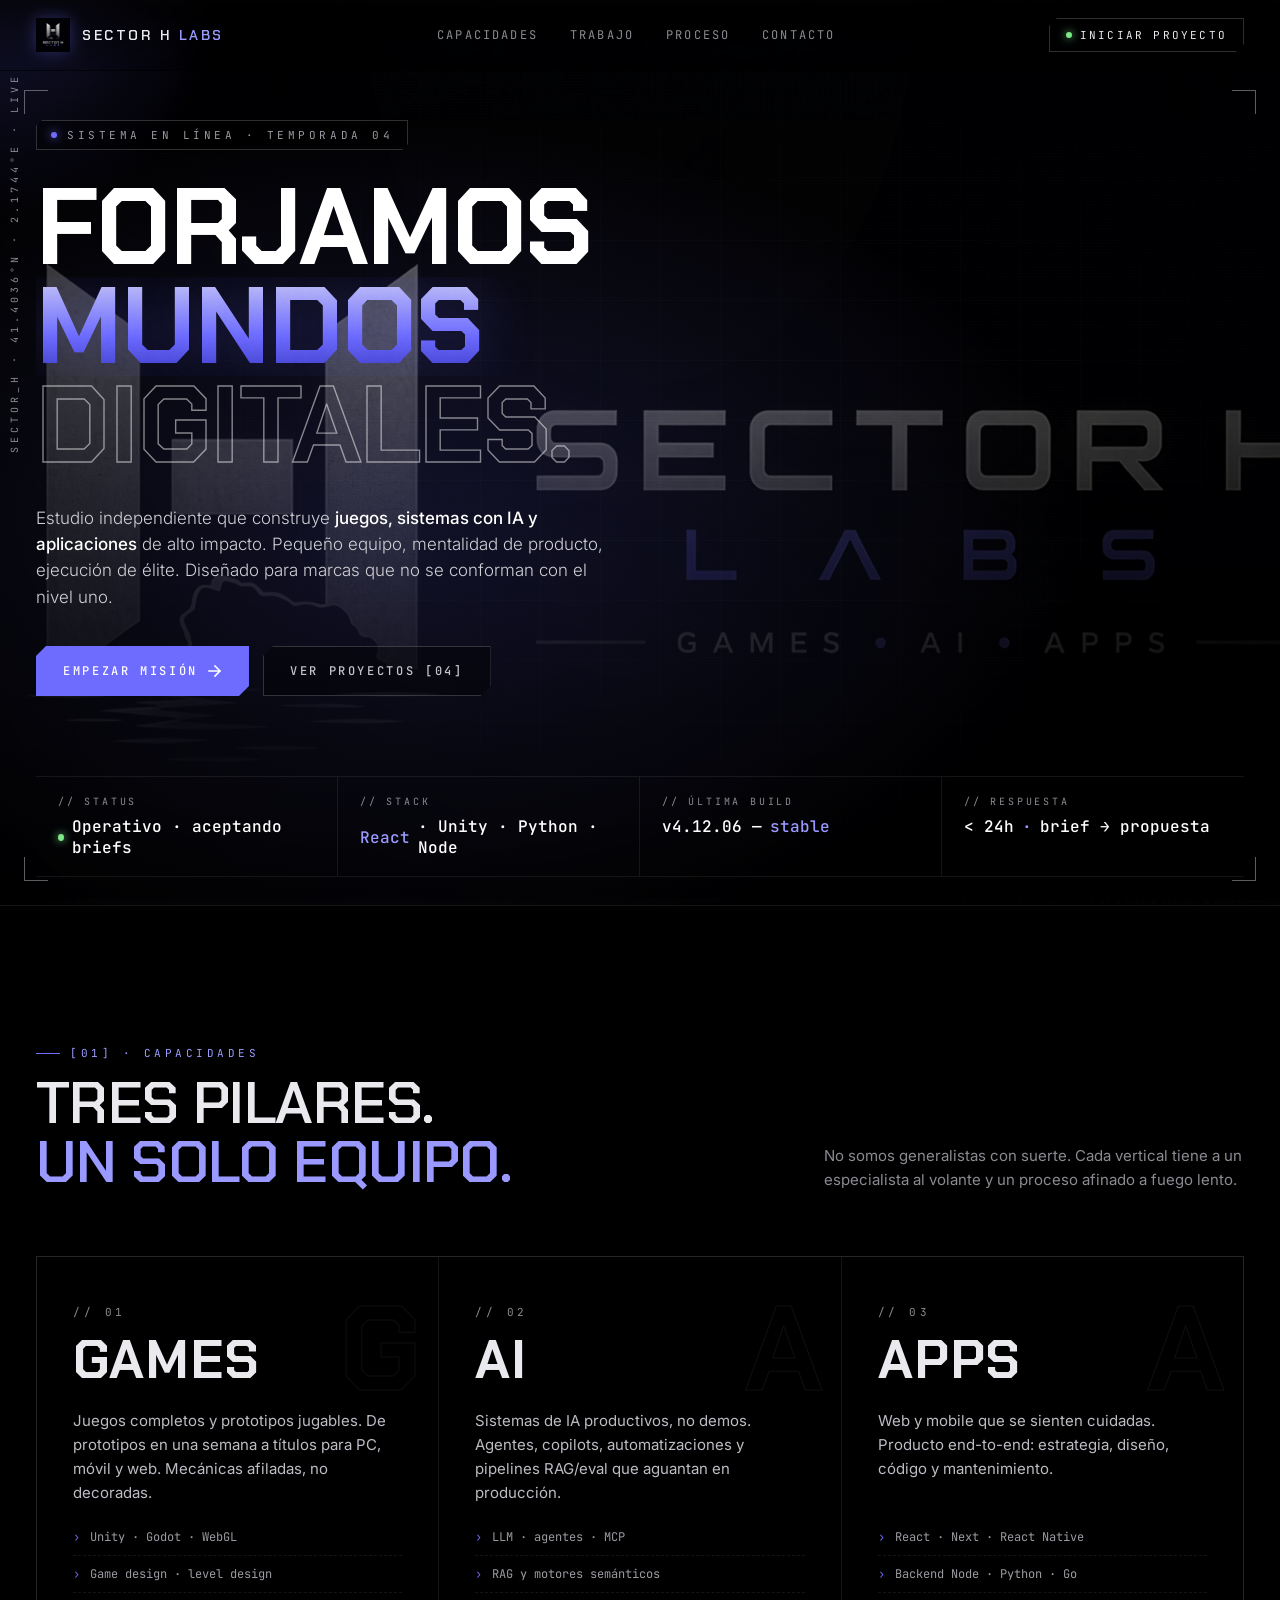
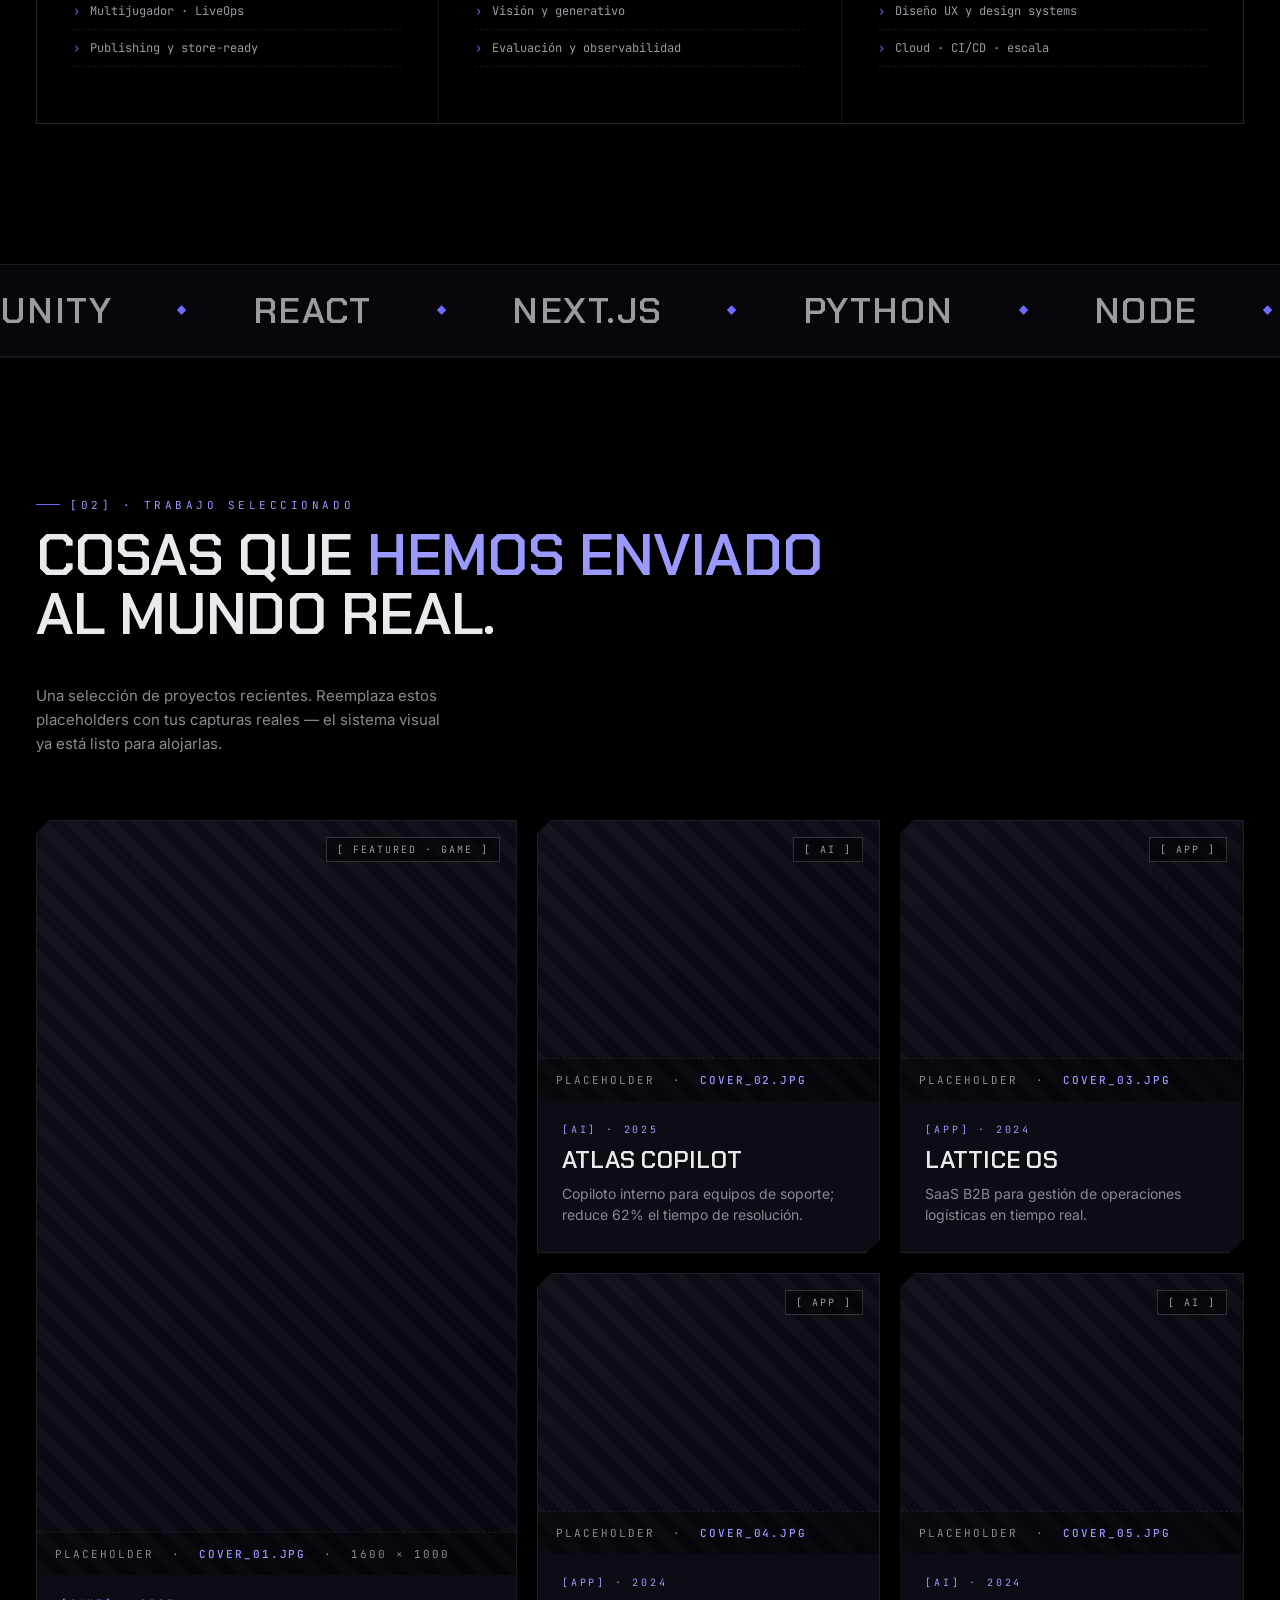
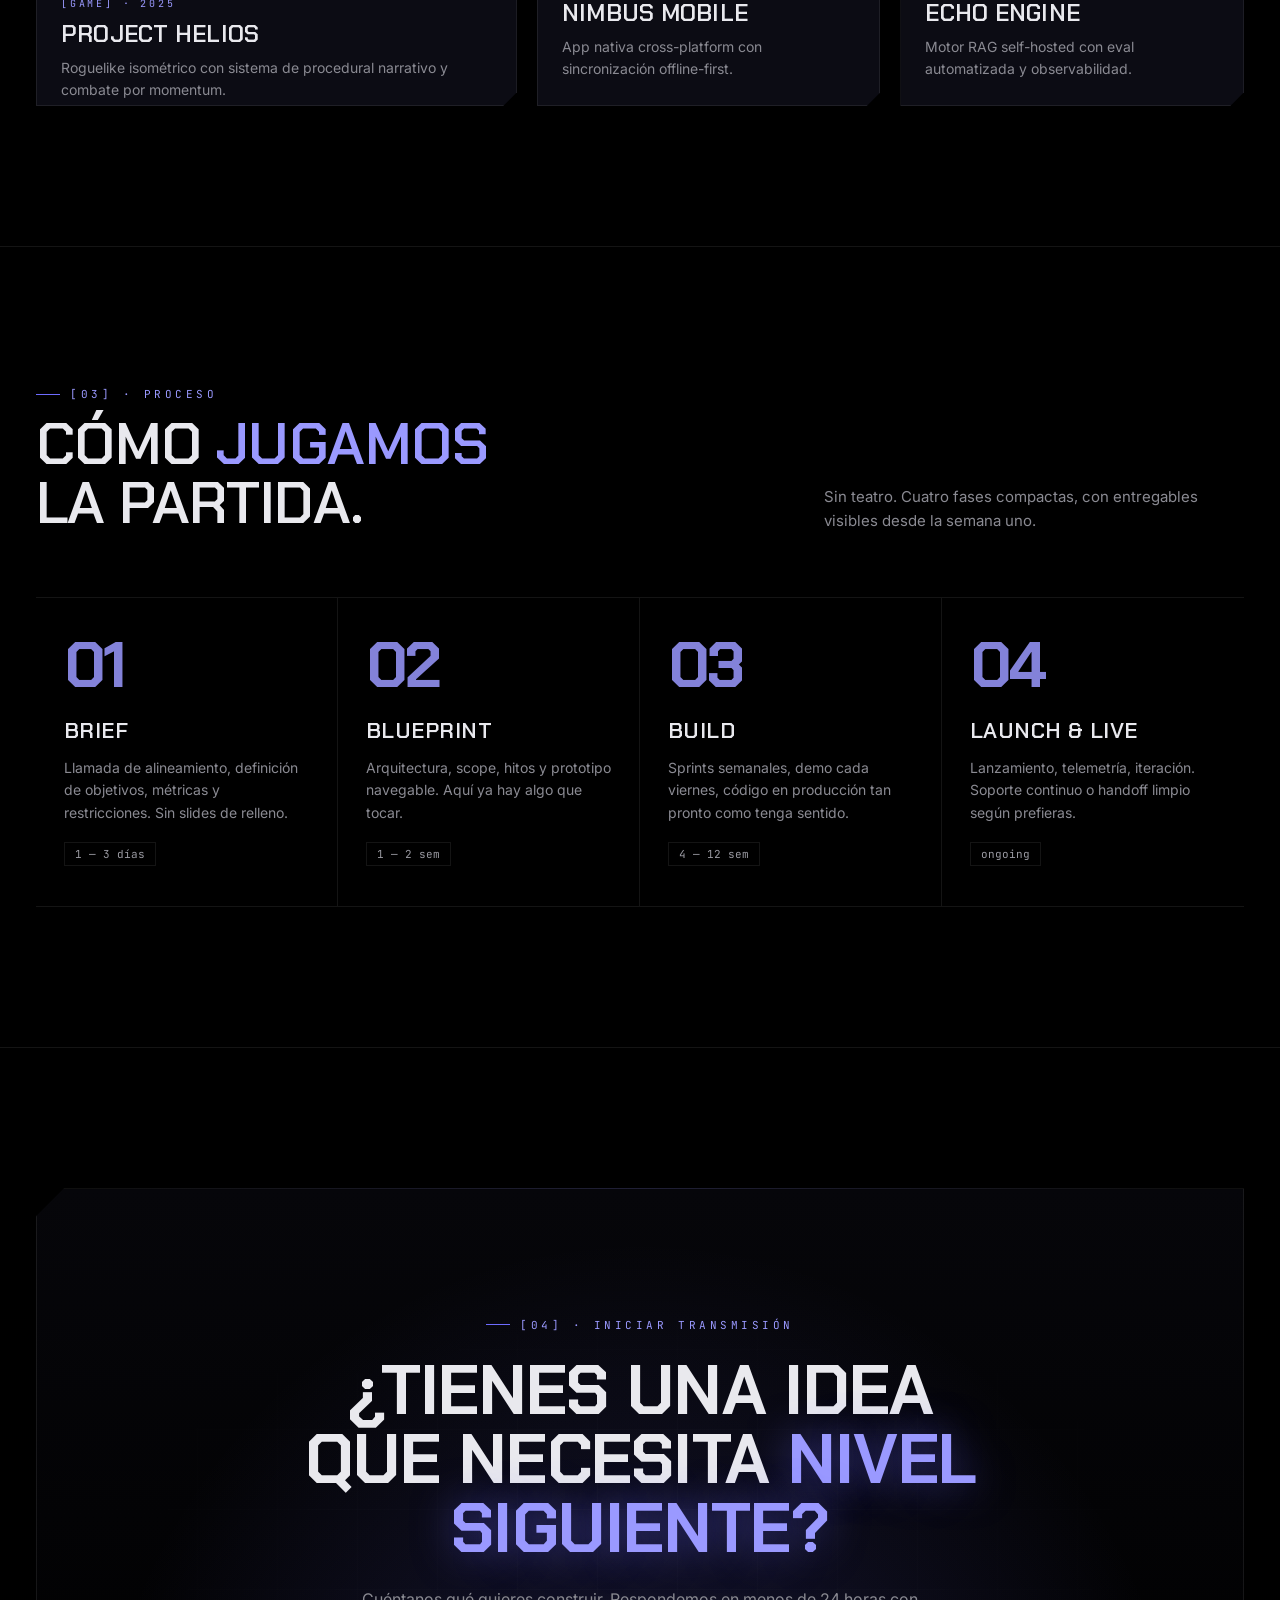
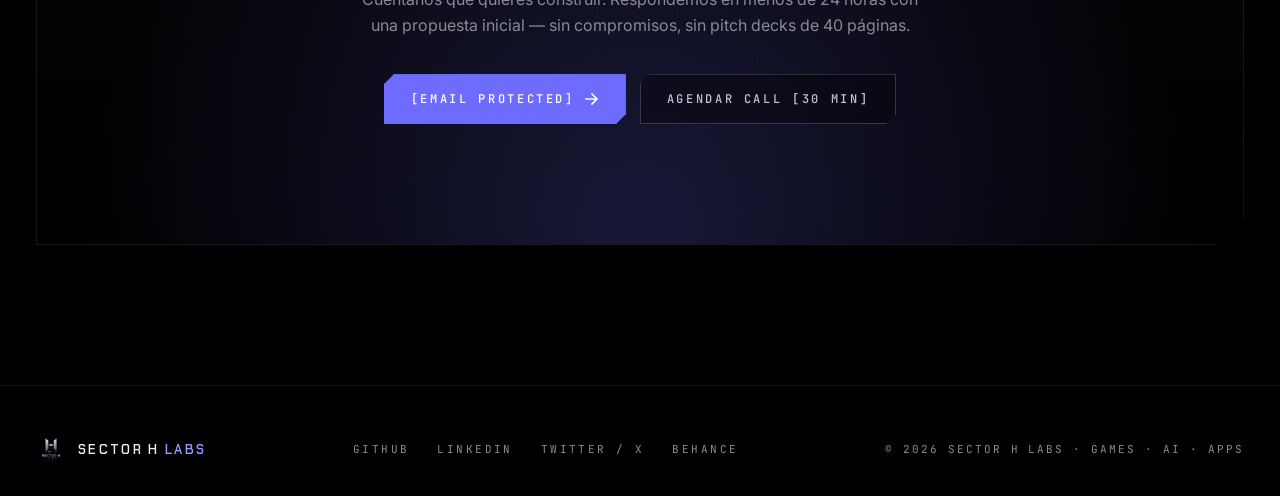
==== bocetoclaude.html @ c87c5f44 "Initial commit: SectorHLabs landing page" ====
<!DOCTYPE html>
<html lang="es">
<head>
<meta charset="UTF-8">
<meta name="viewport" content="width=device-width, initial-scale=1.0">
<title>Sector H Labs — Games · AI · Apps</title>
<link rel="icon" href="assets/logo.png">
<link rel="preconnect" href="https://fonts.googleapis.com">
<link rel="preconnect" href="https://fonts.gstatic.com" crossorigin>
<link href="https://fonts.googleapis.com/css2?family=Chakra+Petch:wght@400;500;600;700&family=Inter:wght@300;400;500;600;700&family=JetBrains+Mono:wght@400;500;700&display=swap" rel="stylesheet">
<style>
  :root{
    --bg:#000;
    --bg-2:#07070b;
    --bg-3:#0c0c14;
    --line:rgba(255,255,255,0.08);
    --line-strong:rgba(255,255,255,0.18);
    --text:#e9e9ee;
    --muted:#8a8a92;
    --silver:#c4c4cc;
    --silver-2:#9a9aa2;
    --violet:#6e6cff;
    --violet-2:#9a99ff;
    --violet-deep:#3b39c4;
    --cyan:#5be3ff;
    --warn:#ffb95b;
    --ok:#7ee787;
  }
  *{box-sizing:border-box;margin:0;padding:0}
  html,body{background:var(--bg);color:var(--text);font-family:'Inter',sans-serif;-webkit-font-smoothing:antialiased;overflow-x:hidden}
  ::selection{background:var(--violet);color:#fff}
  a{color:inherit;text-decoration:none}
  img{display:block;max-width:100%}
  button{font:inherit;color:inherit;background:none;border:none;cursor:pointer}

  /* ===== Global atmosphere ===== */
  body::before{
    content:"";position:fixed;inset:0;pointer-events:none;z-index:1;
    background:repeating-linear-gradient(180deg,rgba(255,255,255,0.018) 0 1px,transparent 1px 3px);
    mix-blend-mode:overlay;
  }
  body::after{
    content:"";position:fixed;inset:0;pointer-events:none;z-index:2;
    background:radial-gradient(ellipse at 50% 0%, transparent 30%, rgba(0,0,0,0.55) 100%);
  }
  .grain{
    position:fixed;inset:-20%;pointer-events:none;z-index:3;opacity:.06;
    background-image:url("data:image/svg+xml;utf8,<svg xmlns='http://www.w3.org/2000/svg' width='160' height='160'><filter id='n'><feTurbulence type='fractalNoise' baseFrequency='0.9' numOctaves='2' stitchTiles='stitch'/><feColorMatrix values='0 0 0 0 1  0 0 0 0 1  0 0 0 0 1  0 0 0 0.6 0'/></filter><rect width='100%' height='100%' filter='url(%23n)'/></svg>");
    mix-blend-mode:overlay;
  }
  .cursor-glow{
    position:fixed;width:520px;height:520px;border-radius:50%;pointer-events:none;z-index:4;
    background:radial-gradient(circle, rgba(110,108,255,0.18) 0%, rgba(110,108,255,0) 60%);
    transform:translate(-50%,-50%);transition:opacity .3s;mix-blend-mode:screen;
  }

  /* ===== Boot sequence ===== */
  #boot{
    position:fixed;inset:0;background:#000;z-index:100;display:flex;align-items:center;justify-content:center;
    transition:opacity .6s ease, visibility .6s;
  }
  #boot.hidden{opacity:0;visibility:hidden}
  #boot .bootbox{font-family:'JetBrains Mono',monospace;color:var(--silver);font-size:13px;line-height:1.9;width:min(560px,86vw)}
  #boot .bootbox b{color:var(--violet-2);font-weight:500}
  #boot .bootbar{height:2px;background:rgba(255,255,255,0.08);margin-top:18px;overflow:hidden;border-radius:2px}
  #boot .bootbar i{display:block;height:100%;width:0;background:linear-gradient(90deg,var(--violet),var(--cyan));animation:bootfill 1.1s cubic-bezier(.7,0,.2,1) forwards}
  #boot .bootlabel{display:flex;justify-content:space-between;margin-top:8px;color:var(--muted);font-size:11px;letter-spacing:.12em}
  @keyframes bootfill{to{width:100%}}
  .term-line{opacity:0;animation:tline .04s forwards}
  @keyframes tline{to{opacity:1}}

  /* ===== Nav ===== */
  .nav{
    position:fixed;top:0;left:0;right:0;z-index:50;display:flex;align-items:center;justify-content:space-between;
    padding:18px 36px;backdrop-filter:blur(10px);-webkit-backdrop-filter:blur(10px);
    background:linear-gradient(180deg,rgba(0,0,0,0.7),rgba(0,0,0,0.0));
    border-bottom:1px solid transparent;transition:border-color .3s, background .3s;
  }
  .nav.scrolled{border-color:var(--line);background:rgba(0,0,0,0.78)}
  .nav .brand{display:flex;align-items:center;gap:12px}
  .nav .brand img{width:34px;height:34px;object-fit:contain;filter:drop-shadow(0 0 8px rgba(110,108,255,.35))}
  .nav .brand .wordmark{font-family:'Chakra Petch',sans-serif;font-weight:600;letter-spacing:.18em;font-size:14px}
  .nav .brand .wordmark span{color:var(--violet-2)}
  .nav ul{display:flex;gap:32px;list-style:none;font-family:'JetBrains Mono',monospace;font-size:12px;letter-spacing:.18em;text-transform:uppercase;color:var(--muted)}
  .nav ul a{position:relative;padding:6px 0;transition:color .25s}
  .nav ul a:hover{color:var(--text)}
  .nav ul a::after{content:"";position:absolute;left:0;right:0;bottom:-2px;height:1px;background:var(--violet);transform:scaleX(0);transform-origin:left;transition:transform .3s}
  .nav ul a:hover::after{transform:scaleX(1)}
  .nav .ncta{
    display:inline-flex;align-items:center;gap:8px;padding:9px 16px;border:1px solid var(--line-strong);
    font-family:'JetBrains Mono',monospace;font-size:11px;letter-spacing:.2em;text-transform:uppercase;
    clip-path:polygon(8px 0,100% 0,100% calc(100% - 8px),calc(100% - 8px) 100%,0 100%,0 8px);
    transition:all .25s;
  }
  .nav .ncta:hover{border-color:var(--violet);color:var(--violet-2);box-shadow:inset 0 0 30px rgba(110,108,255,.18)}
  .nav .ncta .dot{width:6px;height:6px;border-radius:50%;background:var(--ok);box-shadow:0 0 8px var(--ok);animation:pulse 2s infinite}
  @keyframes pulse{0%,100%{opacity:1}50%{opacity:.4}}
  @media (max-width:880px){ .nav ul{display:none} .nav{padding:14px 20px} }

  /* ===== Hero ===== */
  .hero{
    position:relative;min-height:100vh;display:flex;flex-direction:column;justify-content:flex-end;
    padding:120px 36px 28px;overflow:hidden;
  }
  .hero .bg{
    position:absolute;inset:0;z-index:0;
    background-image:url("assets/banner.jpg");
    background-size:cover;background-position:center;
    filter:brightness(.55) saturate(.9);
    animation:slowzoom 26s ease-in-out infinite alternate;
  }
  @keyframes slowzoom{from{transform:scale(1)}to{transform:scale(1.08)}}
  .hero .veil{position:absolute;inset:0;z-index:1;background:
    radial-gradient(ellipse at 30% 60%, rgba(110,108,255,0.18), transparent 55%),
    linear-gradient(180deg,rgba(0,0,0,0.6) 0%, rgba(0,0,0,0.35) 35%, rgba(0,0,0,0.95) 100%);
  }
  .hero .grid{
    position:absolute;inset:0;z-index:1;opacity:.18;pointer-events:none;
    background-image:
      linear-gradient(rgba(255,255,255,0.08) 1px,transparent 1px),
      linear-gradient(90deg,rgba(255,255,255,0.08) 1px,transparent 1px);
    background-size:60px 60px;
    mask-image:radial-gradient(ellipse at center, #000 30%, transparent 75%);
  }
  .hero .corner{position:absolute;width:24px;height:24px;border:1px solid var(--silver-2);z-index:5;opacity:.6}
  .hero .corner.tl{top:90px;left:24px;border-right:none;border-bottom:none}
  .hero .corner.tr{top:90px;right:24px;border-left:none;border-bottom:none}
  .hero .corner.bl{bottom:24px;left:24px;border-right:none;border-top:none}
  .hero .corner.br{bottom:24px;right:24px;border-left:none;border-top:none}

  .hero .inner{position:relative;z-index:5;max-width:1400px;margin:0 auto;width:100%}
  .hero .kicker{
    display:inline-flex;align-items:center;gap:10px;font-family:'JetBrains Mono',monospace;font-size:11px;
    letter-spacing:.32em;text-transform:uppercase;color:var(--silver-2);
    padding:7px 14px;border:1px solid var(--line-strong);
    clip-path:polygon(6px 0,100% 0,100% calc(100% - 6px),calc(100% - 6px) 100%,0 100%,0 6px);
    margin-bottom:28px;background:rgba(0,0,0,0.4);
  }
  .hero .kicker i{width:6px;height:6px;background:var(--violet);border-radius:50%;box-shadow:0 0 10px var(--violet)}

  .hero h1{
    font-family:'Chakra Petch',sans-serif;font-weight:700;letter-spacing:-0.01em;
    font-size:clamp(48px,8.4vw,140px);line-height:.92;text-transform:uppercase;
    color:#fff;
  }
  .hero h1 .row{display:block;overflow:hidden}
  .hero h1 .row span{display:inline-block;transform:translateY(110%);transition:transform 1s cubic-bezier(.2,.8,.2,1)}
  .hero.lit h1 .row span{transform:translateY(0)}
  .hero.lit h1 .row.r2 span{transition-delay:.12s}
  .hero.lit h1 .row.r3 span{transition-delay:.24s}
  .hero h1 .acc{
    background:linear-gradient(180deg,#cdcdf6 0%, #6e6cff 60%, #3b39c4 100%);
    -webkit-background-clip:text;background-clip:text;-webkit-text-fill-color:transparent;
    text-shadow:0 0 60px rgba(110,108,255,.3);
  }
  .hero h1 .out{
    -webkit-text-stroke:1.4px rgba(255,255,255,0.5);color:transparent;
  }
  @keyframes rise{to{transform:translateY(0)}}

  .hero .sub{
    margin-top:30px;max-width:580px;font-size:17px;line-height:1.55;color:#cfcfd6;font-weight:300;
    opacity:0;transition:opacity .8s ease .9s;
  }
  .hero.lit .sub{opacity:1}
  .hero .sub b{color:#fff;font-weight:500}

  .hero .ctas{display:flex;flex-wrap:wrap;gap:14px;margin-top:36px;opacity:0;transition:opacity .8s ease 1.05s}
  .hero.lit .ctas{opacity:1}
  .btn{
    display:inline-flex;align-items:center;gap:10px;padding:16px 26px;font-family:'JetBrains Mono',monospace;
    font-size:12px;letter-spacing:.22em;text-transform:uppercase;font-weight:500;cursor:pointer;
    transition:all .25s;
    clip-path:polygon(10px 0,100% 0,100% calc(100% - 10px),calc(100% - 10px) 100%,0 100%,0 10px);
  }
  .btn-primary{background:var(--violet);color:#fff;border:1px solid var(--violet)}
  .btn-primary:hover{background:var(--violet-2);box-shadow:0 0 40px rgba(110,108,255,.4)}
  .btn-primary svg{transition:transform .25s}
  .btn-primary:hover svg{transform:translateX(4px)}
  .btn-ghost{border:1px solid var(--line-strong);color:var(--silver);background:rgba(0,0,0,0.35)}
  .btn-ghost:hover{border-color:var(--silver);color:#fff;background:rgba(255,255,255,0.04)}

  /* HUD bar */
  .hud{
    position:relative;z-index:5;max-width:1400px;margin:80px auto 0;width:100%;
    display:grid;grid-template-columns:repeat(4,1fr);gap:0;border-top:1px solid var(--line);
    border-bottom:1px solid var(--line);font-family:'JetBrains Mono',monospace;
    opacity:0;transition:opacity .8s ease 1.4s;
  }
  .hero.lit .hud{opacity:1}
  .hud .cell{padding:18px 22px;border-right:1px solid var(--line);position:relative}
  .hud .cell:last-child{border-right:none}
  .hud .cell .label{display:block;font-size:10px;letter-spacing:.28em;text-transform:uppercase;color:var(--muted);margin-bottom:8px}
  .hud .cell .val{font-size:16px;color:#fff;font-weight:500;display:flex;align-items:center;gap:8px}
  .hud .cell .val .live{width:7px;height:7px;border-radius:50%;background:var(--ok);box-shadow:0 0 8px var(--ok);animation:pulse 1.6s infinite}
  .hud .cell .val .vio{color:var(--violet-2)}
  @media (max-width:880px){.hud{grid-template-columns:repeat(2,1fr)}.hud .cell:nth-child(2){border-right:none}.hud .cell:nth-child(-n+2){border-bottom:1px solid var(--line)}}

  /* Vertical side label */
  .side-label{
    position:absolute;left:14px;top:50%;transform:translateY(-50%) rotate(-90deg);transform-origin:left center;
    font-family:'JetBrains Mono',monospace;font-size:10px;letter-spacing:.4em;color:var(--muted);
    z-index:5;white-space:nowrap;
  }

  /* ===== Section base ===== */
  section.block{position:relative;padding:140px 36px;border-top:1px solid var(--line)}
  .container{max-width:1400px;margin:0 auto}
  .sec-head{display:flex;align-items:flex-end;justify-content:space-between;gap:40px;margin-bottom:64px;flex-wrap:wrap}
  .sec-id{font-family:'JetBrains Mono',monospace;font-size:11px;letter-spacing:.32em;color:var(--violet-2);text-transform:uppercase;display:flex;align-items:center;gap:10px;margin-bottom:14px}
  .sec-id::before{content:"";width:24px;height:1px;background:var(--violet)}
  .sec-title{font-family:'Chakra Petch',sans-serif;font-weight:600;font-size:clamp(36px,4.6vw,64px);line-height:1;letter-spacing:-0.01em;text-transform:uppercase}
  .sec-title em{font-style:normal;color:var(--violet-2)}
  .sec-desc{max-width:420px;color:var(--muted);font-size:15px;line-height:1.6}

  /* ===== Trinity (Games / AI / Apps) ===== */
  .trinity{display:grid;grid-template-columns:repeat(3,1fr);gap:1px;background:var(--line);border:1px solid var(--line)}
  @media(max-width:980px){.trinity{grid-template-columns:1fr}}
  .pillar{
    position:relative;background:var(--bg);padding:48px 36px 56px;min-height:460px;display:flex;flex-direction:column;
    transition:background .3s;overflow:hidden;
  }
  .pillar::before{content:"";position:absolute;inset:0;background:radial-gradient(ellipse at 50% 100%, rgba(110,108,255,0.0),transparent 70%);transition:background .35s;pointer-events:none}
  .pillar:hover::before{background:radial-gradient(ellipse at 50% 100%, rgba(110,108,255,0.18),transparent 65%)}
  .pillar .num{font-family:'JetBrains Mono',monospace;font-size:11px;letter-spacing:.32em;color:var(--muted)}
  .pillar h3{font-family:'Chakra Petch',sans-serif;font-weight:700;font-size:54px;line-height:1;text-transform:uppercase;margin:14px 0 22px;letter-spacing:.02em}
  .pillar h3 .ico{display:inline-block;color:var(--violet-2);margin-right:4px}
  .pillar p{color:#bcbcc4;font-size:15px;line-height:1.6;margin-bottom:24px}
  .pillar ul{list-style:none;display:flex;flex-direction:column;gap:10px;font-family:'JetBrains Mono',monospace;font-size:12px;color:var(--silver-2);margin-top:auto}
  .pillar ul li{display:flex;align-items:center;gap:10px;padding-bottom:10px;border-bottom:1px dashed var(--line)}
  .pillar ul li::before{content:"›";color:var(--violet)}
  .pillar .glyph{
    position:absolute;right:24px;top:32px;font-family:'Chakra Petch',sans-serif;font-weight:700;
    font-size:120px;line-height:1;color:transparent;-webkit-text-stroke:1px rgba(255,255,255,0.06);
    pointer-events:none;letter-spacing:-0.05em;
  }

  /* ===== Showcase ===== */
  .show-grid{display:grid;grid-template-columns:1.4fr 1fr 1fr;grid-template-rows:auto auto;gap:20px}
  @media(max-width:980px){.show-grid{grid-template-columns:1fr}}
  .card{
    position:relative;background:var(--bg-3);border:1px solid var(--line);overflow:hidden;
    clip-path:polygon(14px 0,100% 0,100% calc(100% - 14px),calc(100% - 14px) 100%,0 100%,0 14px);
    transition:transform .35s, border-color .35s;
  }
  .card:hover{transform:translateY(-4px);border-color:var(--line-strong)}
  .card .media{
    height:280px;position:relative;
    background:
      repeating-linear-gradient(45deg, rgba(255,255,255,0.025) 0 12px, transparent 12px 24px),
      linear-gradient(135deg,#0e0e18,#070710);
  }
  .card .media .label{
    position:absolute;inset:auto 0 0 0;padding:14px 18px;font-family:'JetBrains Mono',monospace;font-size:11px;
    color:var(--muted);letter-spacing:.18em;text-transform:uppercase;
    border-top:1px dashed var(--line);background:rgba(0,0,0,0.4);
  }
  .card .media .label b{color:var(--violet-2);font-weight:500}
  .card .meta{padding:22px 24px 26px;display:flex;flex-direction:column;gap:8px}
  .card .tag{font-family:'JetBrains Mono',monospace;font-size:10px;letter-spacing:.28em;color:var(--violet-2);text-transform:uppercase}
  .card h4{font-family:'Chakra Petch',sans-serif;font-weight:600;font-size:24px;letter-spacing:.01em;text-transform:uppercase}
  .card p{font-size:14px;color:var(--muted);line-height:1.55}
  .card.large{grid-row:span 2}
  .card.large .media{height:calc(100% - 130px);min-height:380px}
  .card .stamp{
    position:absolute;top:16px;right:16px;font-family:'JetBrains Mono',monospace;font-size:10px;letter-spacing:.2em;
    color:var(--silver-2);border:1px solid var(--line-strong);padding:5px 10px;background:rgba(0,0,0,0.5);
  }

  /* ===== Process ===== */
  .process{display:grid;grid-template-columns:repeat(4,1fr);gap:0;border-top:1px solid var(--line);border-bottom:1px solid var(--line)}
  @media(max-width:980px){.process{grid-template-columns:repeat(2,1fr)}}
  @media(max-width:560px){.process{grid-template-columns:1fr}}
  .step{padding:36px 28px 40px;border-right:1px solid var(--line);position:relative}
  .step:last-child{border-right:none}
  .step .num{font-family:'Chakra Petch',sans-serif;font-weight:700;font-size:64px;line-height:1;color:var(--violet-2);opacity:.85;letter-spacing:-0.04em}
  .step .name{font-family:'Chakra Petch',sans-serif;font-weight:600;font-size:22px;text-transform:uppercase;margin:18px 0 12px;letter-spacing:.02em}
  .step p{color:var(--muted);font-size:14px;line-height:1.6}
  .step .dur{display:inline-block;margin-top:18px;font-family:'JetBrains Mono',monospace;font-size:11px;color:var(--silver-2);padding:4px 10px;border:1px solid var(--line)}

  /* ===== Stack marquee ===== */
  .marquee{overflow:hidden;border-top:1px solid var(--line);border-bottom:1px solid var(--line);padding:22px 0;background:var(--bg-2)}
  .marquee .track{display:flex;gap:64px;animation:slide 32s linear infinite;white-space:nowrap;width:max-content}
  .marquee span{font-family:'Chakra Petch',sans-serif;font-weight:600;font-size:36px;letter-spacing:.04em;color:var(--silver-2);text-transform:uppercase;display:inline-flex;align-items:center;gap:64px}
  .marquee span::after{content:"◆";color:var(--violet);font-size:18px}
  @keyframes slide{from{transform:translateX(0)}to{transform:translateX(-50%)}}

  /* ===== CTA ===== */
  .cta-block{
    position:relative;padding:120px 48px;background:
      radial-gradient(ellipse at 50% 100%, rgba(110,108,255,0.22), transparent 65%),
      linear-gradient(180deg,#06060a,#000);
    border:1px solid var(--line);overflow:hidden;
    clip-path:polygon(28px 0,100% 0,100% calc(100% - 28px),calc(100% - 28px) 100%,0 100%,0 28px);
  }
  .cta-block::before{
    content:"";position:absolute;inset:0;opacity:.18;pointer-events:none;
    background-image:linear-gradient(rgba(255,255,255,.1) 1px,transparent 1px),linear-gradient(90deg,rgba(255,255,255,.1) 1px,transparent 1px);
    background-size:80px 80px;mask-image:radial-gradient(ellipse at center, #000, transparent 70%);
  }
  .cta-block .inner{position:relative;text-align:center;max-width:900px;margin:0 auto}
  .cta-block h2{font-family:'Chakra Petch',sans-serif;font-weight:700;font-size:clamp(40px,5.4vw,76px);line-height:1;text-transform:uppercase;letter-spacing:-0.01em}
  .cta-block h2 em{font-style:normal;color:var(--violet-2);text-shadow:0 0 40px rgba(110,108,255,.5)}
  .cta-block p{margin:24px auto 36px;color:var(--muted);max-width:580px;font-size:16px;line-height:1.6}
  .cta-block .row{display:flex;gap:14px;justify-content:center;flex-wrap:wrap}

  /* ===== Footer ===== */
  footer{padding:48px 36px 32px;border-top:1px solid var(--line);background:#000}
  footer .frow{max-width:1400px;margin:0 auto;display:flex;justify-content:space-between;align-items:center;gap:24px;flex-wrap:wrap}
  footer .brand{display:flex;align-items:center;gap:12px}
  footer .brand img{width:30px;height:30px;object-fit:contain}
  footer .brand .wm{font-family:'Chakra Petch',sans-serif;font-weight:600;letter-spacing:.18em;font-size:13px}
  footer .brand .wm span{color:var(--violet-2)}
  footer .links{display:flex;gap:28px;font-family:'JetBrains Mono',monospace;font-size:11px;letter-spacing:.22em;text-transform:uppercase;color:var(--muted)}
  footer .links a:hover{color:var(--violet-2)}
  footer .copyr{font-family:'JetBrains Mono',monospace;font-size:11px;color:var(--muted);letter-spacing:.18em}

  /* ===== Reveal helper ===== */
  .reveal{opacity:0;transform:translateY(28px);transition:opacity .8s ease, transform .8s ease}
  .reveal.in{opacity:1;transform:none}
</style>
</head>
<body>

<!-- Boot sequence -->
<div id="boot">
  <div class="bootbox">
    <div class="term-line">&gt; init <b>SECTOR_H_LABS</b> // build 4.12.06</div>
    <div class="term-line" style="animation-delay:.10s">&gt; loading modules: <b>games</b> · <b>ai</b> · <b>apps</b></div>
    <div class="term-line" style="animation-delay:.30s">&gt; signal stable. handshake OK.</div>
    <div class="term-line" style="animation-delay:.55s">&gt; entering interface...</div>
    <div class="bootbar"><i></i></div>
    <div class="bootlabel"><span>BOOT_SEQUENCE</span><span id="bootpct">000%</span></div>
  </div>
</div>

<div class="grain"></div>
<div class="cursor-glow" id="curglow"></div>

<!-- Nav -->
<header class="nav" id="nav">
  <a href="#" class="brand">
    <img src="assets/logo.png" alt="Sector H">
    <div class="wordmark">SECTOR H <span>LABS</span></div>
  </a>
  <nav>
    <ul>
      <li><a href="#capabilities">Capacidades</a></li>
      <li><a href="#work">Trabajo</a></li>
      <li><a href="#process">Proceso</a></li>
      <li><a href="#contact">Contacto</a></li>
    </ul>
  </nav>
  <a href="#contact" class="ncta"><span class="dot"></span>INICIAR PROYECTO</a>
</header>

<!-- HERO -->
<section class="hero">
  <div class="bg"></div>
  <div class="veil"></div>
  <div class="grid"></div>
  <div class="corner tl"></div><div class="corner tr"></div>
  <div class="corner bl"></div><div class="corner br"></div>
  <div class="side-label">SECTOR_H · 41.4036°N · 2.1744°E · LIVE</div>

  <div class="inner">
    <div class="kicker"><i></i>SISTEMA EN LÍNEA · TEMPORADA 04</div>
    <h1>
      <span class="row"><span>FORJAMOS</span></span>
      <span class="row r2"><span class="acc">MUNDOS</span></span>
      <span class="row r3"><span class="out">DIGITALES.</span></span>
    </h1>
    <p class="sub">
      Estudio independiente que construye <b>juegos, sistemas con IA y aplicaciones</b> de alto impacto.
      Pequeño equipo, mentalidad de producto, ejecución de élite. Diseñado para marcas que no se conforman con el nivel uno.
    </p>
    <div class="ctas">
      <a href="#contact" class="btn btn-primary">
        EMPEZAR MISIÓN
        <svg width="14" height="14" viewBox="0 0 14 14" fill="none"><path d="M1 7H12M12 7L7 2M12 7L7 12" stroke="currentColor" stroke-width="1.6" stroke-linecap="square"/></svg>
      </a>
      <a href="#work" class="btn btn-ghost">VER PROYECTOS [04]</a>
    </div>
  </div>

  <div class="hud">
    <div class="cell">
      <span class="label">// Status</span>
      <span class="val"><span class="live"></span> Operativo · aceptando briefs</span>
    </div>
    <div class="cell">
      <span class="label">// Stack</span>
      <span class="val"><span class="vio">React</span> · Unity · Python · Node</span>
    </div>
    <div class="cell">
      <span class="label">// Última build</span>
      <span class="val">v4.12.06 — <span class="vio">stable</span></span>
    </div>
    <div class="cell">
      <span class="label">// Respuesta</span>
      <span class="val">&lt; 24h <span class="vio">·</span> brief → propuesta</span>
    </div>
  </div>
</section>

<!-- ===== CAPABILITIES ===== -->
<section class="block" id="capabilities">
  <div class="container">
    <div class="sec-head reveal">
      <div>
        <div class="sec-id">[01] · CAPACIDADES</div>
        <h2 class="sec-title">Tres pilares.<br><em>Un solo equipo.</em></h2>
      </div>
      <p class="sec-desc">No somos generalistas con suerte. Cada vertical tiene a un especialista al volante y un proceso afinado a fuego lento.</p>
    </div>

    <div class="trinity reveal">
      <div class="pillar">
        <span class="glyph">G</span>
        <span class="num">// 01</span>
        <h3>Games</h3>
        <p>Juegos completos y prototipos jugables. De prototipos en una semana a títulos para PC, móvil y web. Mecánicas afiladas, no decoradas.</p>
        <ul>
          <li>Unity · Godot · WebGL</li>
          <li>Game design · level design</li>
          <li>Multijugador · LiveOps</li>
          <li>Publishing y store-ready</li>
        </ul>
      </div>
      <div class="pillar">
        <span class="glyph">A</span>
        <span class="num">// 02</span>
        <h3>AI</h3>
        <p>Sistemas de IA productivos, no demos. Agentes, copilots, automatizaciones y pipelines RAG/eval que aguantan en producción.</p>
        <ul>
          <li>LLM · agentes · MCP</li>
          <li>RAG y motores semánticos</li>
          <li>Visión y generativo</li>
          <li>Evaluación y observabilidad</li>
        </ul>
      </div>
      <div class="pillar">
        <span class="glyph">A</span>
        <span class="num">// 03</span>
        <h3>Apps</h3>
        <p>Web y mobile que se sienten cuidadas. Producto end-to-end: estrategia, diseño, código y mantenimiento.</p>
        <ul>
          <li>React · Next · React Native</li>
          <li>Backend Node · Python · Go</li>
          <li>Diseño UX y design systems</li>
          <li>Cloud · CI/CD · escala</li>
        </ul>
      </div>
    </div>
  </div>
</section>

<!-- Marquee stack -->
<div class="marquee" aria-hidden="true">
  <div class="track">
    <span>UNITY</span><span>REACT</span><span>NEXT.JS</span><span>PYTHON</span><span>NODE</span><span>POSTGRES</span><span>WEBGL</span><span>RUST</span><span>FIGMA</span><span>OPENAI</span><span>GODOT</span><span>SUPABASE</span>
    <span>UNITY</span><span>REACT</span><span>NEXT.JS</span><span>PYTHON</span><span>NODE</span><span>POSTGRES</span><span>WEBGL</span><span>RUST</span><span>FIGMA</span><span>OPENAI</span><span>GODOT</span><span>SUPABASE</span>
  </div>
</div>

<!-- ===== WORK ===== -->
<section class="block" id="work">
  <div class="container">
    <div class="sec-head reveal">
      <div>
        <div class="sec-id">[02] · TRABAJO SELECCIONADO</div>
        <h2 class="sec-title">Cosas que <em>hemos enviado</em><br>al mundo real.</h2>
      </div>
      <p class="sec-desc">Una selección de proyectos recientes. Reemplaza estos placeholders con tus capturas reales — el sistema visual ya está listo para alojarlas.</p>
    </div>

    <div class="show-grid reveal">
      <div class="card large">
        <div class="media">
          <div class="stamp">[ FEATURED · GAME ]</div>
          <div class="label">PLACEHOLDER &nbsp;·&nbsp; <b>cover_01.jpg</b> &nbsp;·&nbsp; 1600 × 1000</div>
        </div>
        <div class="meta">
          <span class="tag">[GAME] · 2025</span>
          <h4>Project Helios</h4>
          <p>Roguelike isométrico con sistema de procedural narrativo y combate por momentum.</p>
        </div>
      </div>
      <div class="card">
        <div class="media">
          <div class="stamp">[ AI ]</div>
          <div class="label">PLACEHOLDER &nbsp;·&nbsp; <b>cover_02.jpg</b></div>
        </div>
        <div class="meta">
          <span class="tag">[AI] · 2025</span>
          <h4>Atlas Copilot</h4>
          <p>Copiloto interno para equipos de soporte; reduce 62% el tiempo de resolución.</p>
        </div>
      </div>
      <div class="card">
        <div class="media">
          <div class="stamp">[ APP ]</div>
          <div class="label">PLACEHOLDER &nbsp;·&nbsp; <b>cover_03.jpg</b></div>
        </div>
        <div class="meta">
          <span class="tag">[APP] · 2024</span>
          <h4>Lattice OS</h4>
          <p>SaaS B2B para gestión de operaciones logísticas en tiempo real.</p>
        </div>
      </div>
      <div class="card">
        <div class="media">
          <div class="stamp">[ APP ]</div>
          <div class="label">PLACEHOLDER &nbsp;·&nbsp; <b>cover_04.jpg</b></div>
        </div>
        <div class="meta">
          <span class="tag">[APP] · 2024</span>
          <h4>Nimbus Mobile</h4>
          <p>App nativa cross-platform con sincronización offline-first.</p>
        </div>
      </div>
      <div class="card">
        <div class="media">
          <div class="stamp">[ AI ]</div>
          <div class="label">PLACEHOLDER &nbsp;·&nbsp; <b>cover_05.jpg</b></div>
        </div>
        <div class="meta">
          <span class="tag">[AI] · 2024</span>
          <h4>Echo Engine</h4>
          <p>Motor RAG self-hosted con eval automatizada y observabilidad.</p>
        </div>
      </div>
    </div>
  </div>
</section>

<!-- ===== PROCESS ===== -->
<section class="block" id="process">
  <div class="container">
    <div class="sec-head reveal">
      <div>
        <div class="sec-id">[03] · PROCESO</div>
        <h2 class="sec-title">Cómo <em>jugamos</em><br>la partida.</h2>
      </div>
      <p class="sec-desc">Sin teatro. Cuatro fases compactas, con entregables visibles desde la semana uno.</p>
    </div>

    <div class="process reveal">
      <div class="step">
        <div class="num">01</div>
        <div class="name">Brief</div>
        <p>Llamada de alineamiento, definición de objetivos, métricas y restricciones. Sin slides de relleno.</p>
        <span class="dur">1 — 3 días</span>
      </div>
      <div class="step">
        <div class="num">02</div>
        <div class="name">Blueprint</div>
        <p>Arquitectura, scope, hitos y prototipo navegable. Aquí ya hay algo que tocar.</p>
        <span class="dur">1 — 2 sem</span>
      </div>
      <div class="step">
        <div class="num">03</div>
        <div class="name">Build</div>
        <p>Sprints semanales, demo cada viernes, código en producción tan pronto como tenga sentido.</p>
        <span class="dur">4 — 12 sem</span>
      </div>
      <div class="step">
        <div class="num">04</div>
        <div class="name">Launch & Live</div>
        <p>Lanzamiento, telemetría, iteración. Soporte continuo o handoff limpio según prefieras.</p>
        <span class="dur">ongoing</span>
      </div>
    </div>
  </div>
</section>

<!-- ===== CTA ===== -->
<section class="block" id="contact">
  <div class="container">
    <div class="cta-block reveal">
      <div class="inner">
        <div class="sec-id" style="justify-content:center;display:inline-flex;margin-bottom:24px">[04] · INICIAR TRANSMISIÓN</div>
        <h2>¿Tienes una idea<br>que necesita <em>nivel siguiente?</em></h2>
        <p>Cuéntanos qué quieres construir. Respondemos en menos de 24 horas con una propuesta inicial — sin compromisos, sin pitch decks de 40 páginas.</p>
        <div class="row">
          <a href="/cdn-cgi/l/email-protection#ee868b828281ae9d8b8d9a819c86828f8c9dc08d8183" class="btn btn-primary">
            <span class="__cf_email__" data-cfemail="ade5e8e1e1e2edfee8eef9e2ffe5e1eceffe83eee2e0">[email&#160;protected]</span>
            <svg width="14" height="14" viewBox="0 0 14 14" fill="none"><path d="M1 7H12M12 7L7 2M12 7L7 12" stroke="currentColor" stroke-width="1.6" stroke-linecap="square"/></svg>
          </a>
          <a href="#" class="btn btn-ghost">AGENDAR CALL [30 MIN]</a>
        </div>
      </div>
    </div>
  </div>
</section>

<footer>
  <div class="frow">
    <div class="brand">
      <img src="assets/logo.png" alt="Sector H">
      <div class="wm">SECTOR H <span>LABS</span></div>
    </div>
    <div class="links">
      <a href="#">GitHub</a>
      <a href="#">LinkedIn</a>
      <a href="#">Twitter / X</a>
      <a href="#">Behance</a>
    </div>
    <div class="copyr">© 2026 SECTOR H LABS · GAMES · AI · APPS</div>
  </div>
</footer>

<script data-cfasync="false" src="/cdn-cgi/scripts/5c5dd728/cloudflare-static/email-decode.min.js"></script><script>
  // Boot sequence
  const boot = document.getElementById('boot');
  const pct = document.getElementById('bootpct');
  const hero = document.querySelector('.hero');
  let p=0;
  const ti=setInterval(()=>{p+=Math.random()*9+4;if(p>=100){p=100;clearInterval(ti);}pct.textContent=String(Math.floor(p)).padStart(3,'0')+'%';},60);
  document.body.style.overflow='hidden';
  setTimeout(()=>{
    boot.style.opacity='0';
    boot.style.visibility='hidden';
    boot.style.pointerEvents='none';
    document.body.style.overflow='auto';
    hero.classList.add('lit');
  },1400);
  setTimeout(()=>{ boot.style.display='none'; },2200);
  // Failsafe: if anything goes wrong, ensure hero text is visible
  setTimeout(()=>{ hero.classList.add('lit'); }, 2500);

  // Nav scrolled state
  const nav=document.getElementById('nav');
  window.addEventListener('scroll',()=>{ nav.classList.toggle('scrolled', window.scrollY>30); });

  // Cursor glow
  const cg=document.getElementById('curglow');
  window.addEventListener('mousemove',e=>{cg.style.left=e.clientX+'px';cg.style.top=e.clientY+'px';});
  window.addEventListener('mouseleave',()=>cg.style.opacity=0);
  window.addEventListener('mouseenter',()=>cg.style.opacity=1);

  // Reveal on scroll
  const io=new IntersectionObserver((entries)=>{
    entries.forEach(e=>{ if(e.isIntersecting){ e.target.classList.add('in'); io.unobserve(e.target);} });
  },{threshold:0.12});
  document.querySelectorAll('.reveal').forEach(el=>io.observe(el));

  // Subtle parallax on hero bg
  const heroBg=document.querySelector('.hero .bg');
  window.addEventListener('scroll',()=>{
    const y=Math.min(window.scrollY,800);
    heroBg.style.transform=`translateY(${y*0.18}px) scale(${1+y*0.0002})`;
  },{passive:true});
</script>

</body>
</html>
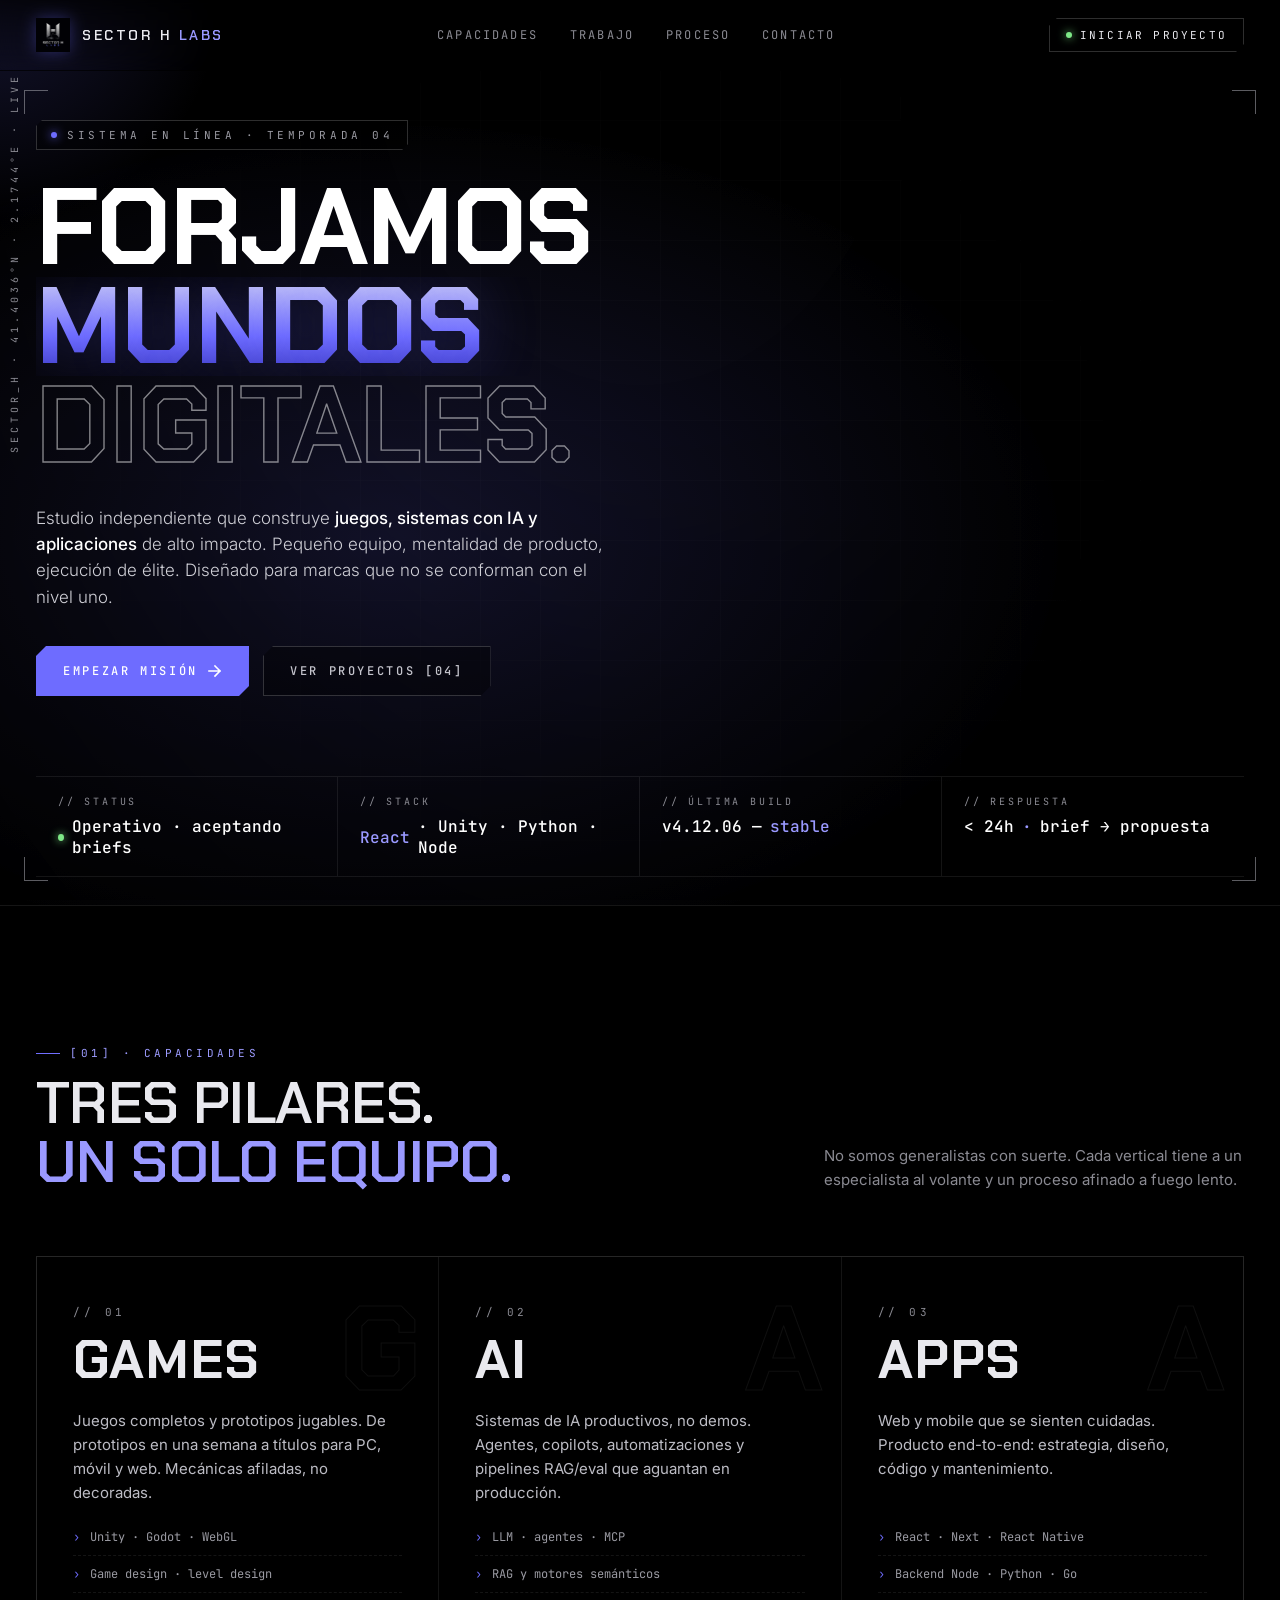
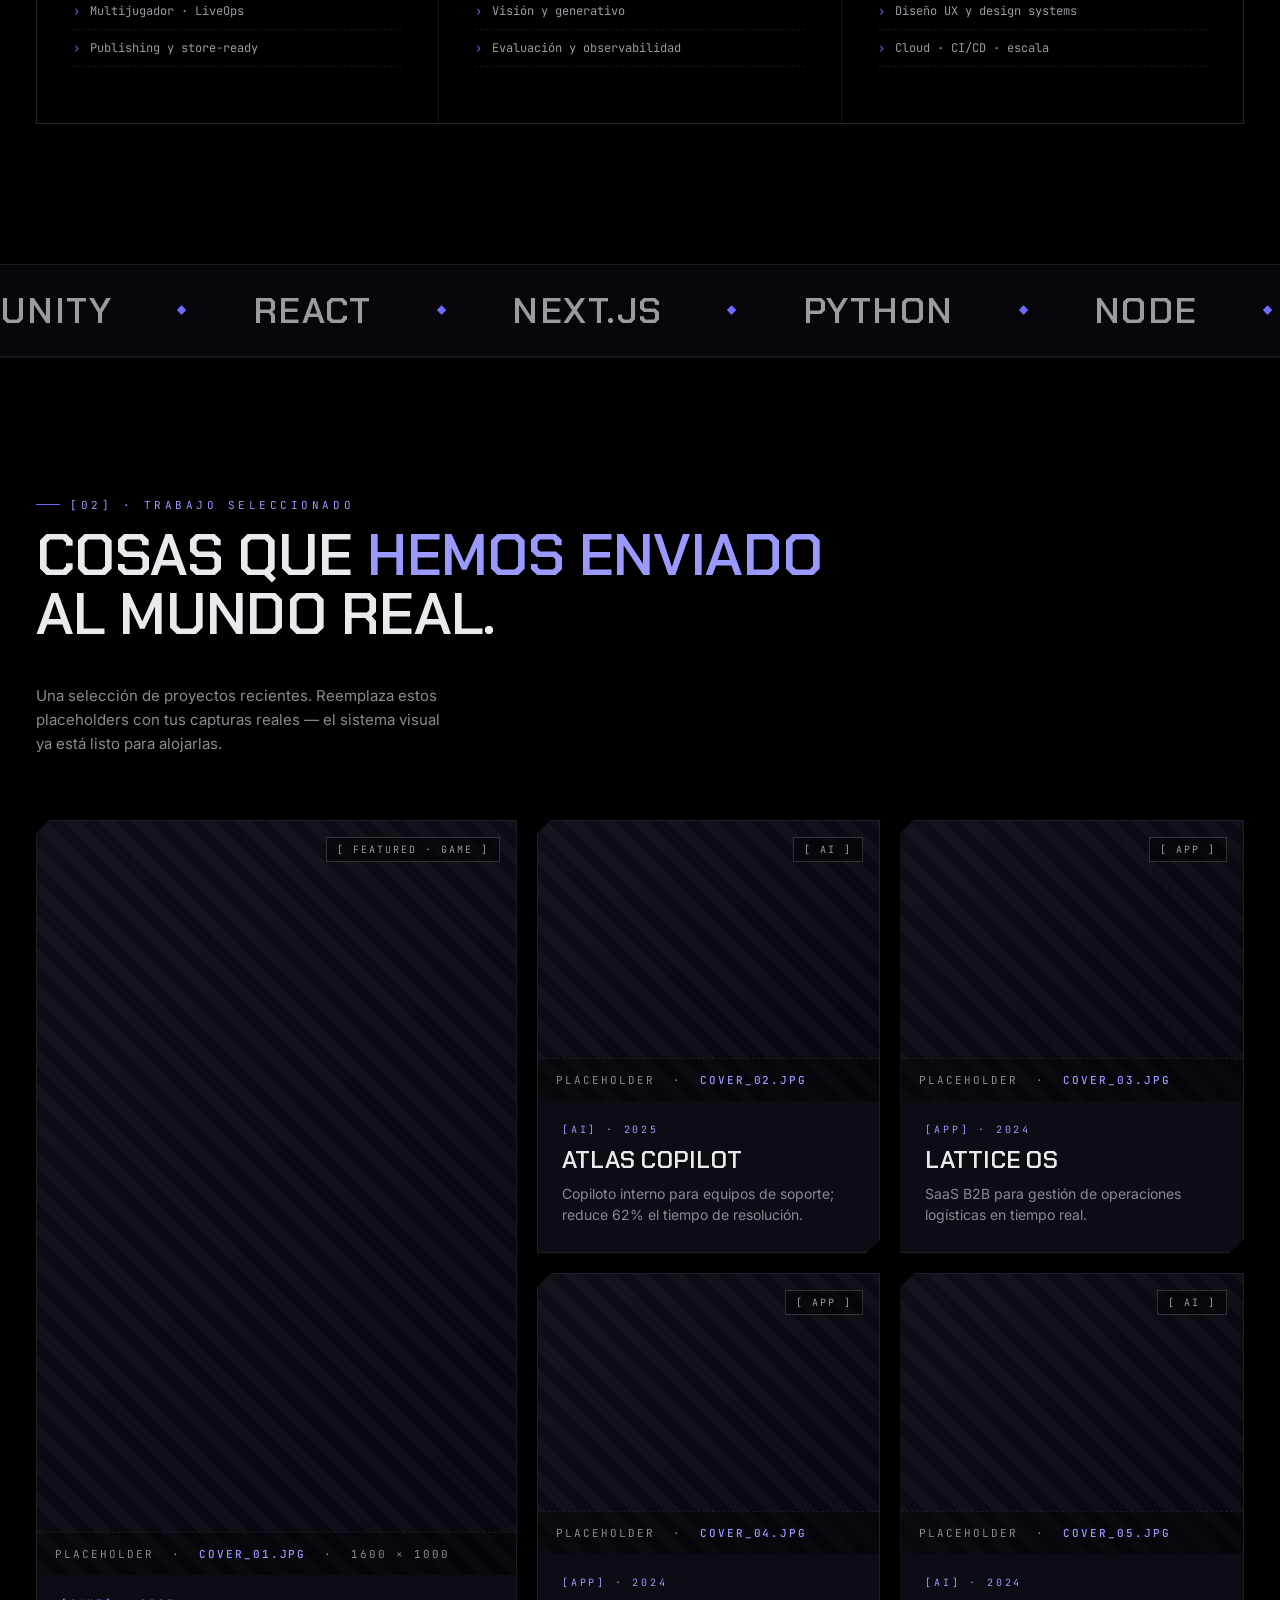
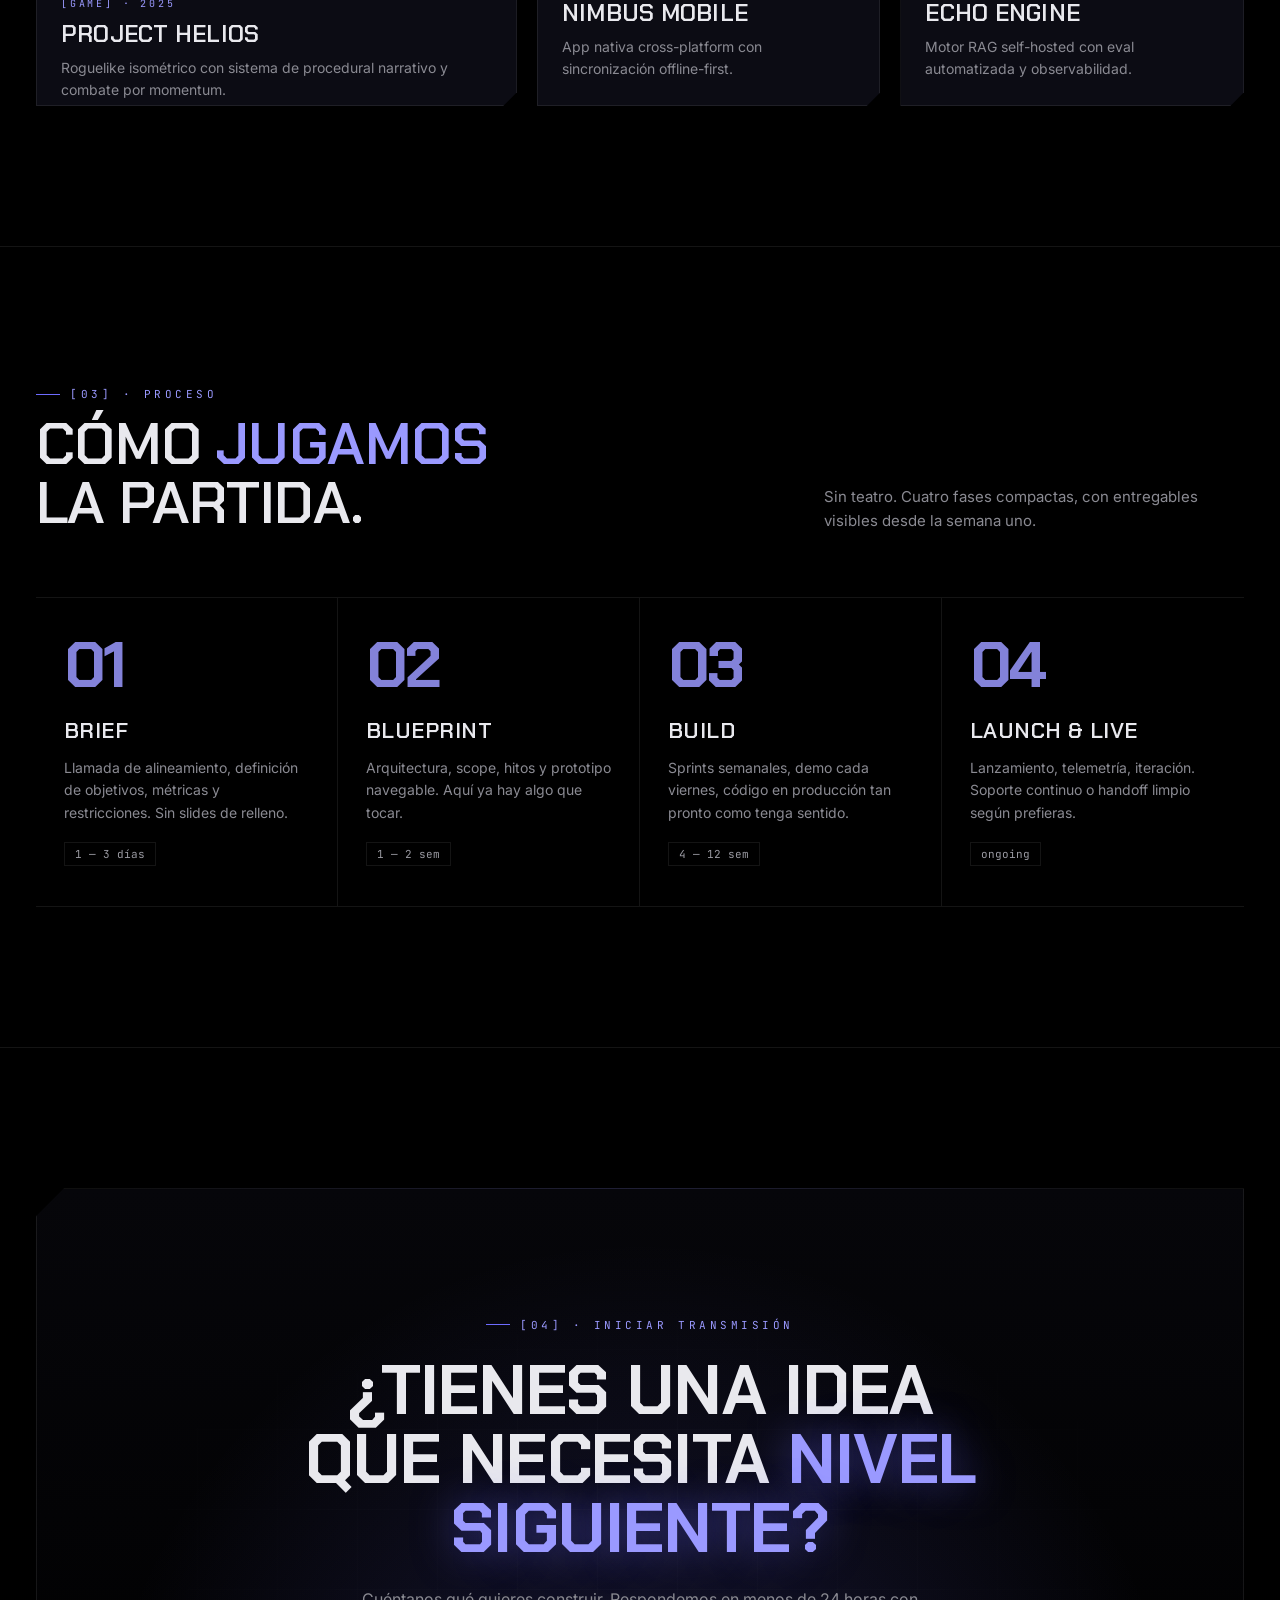
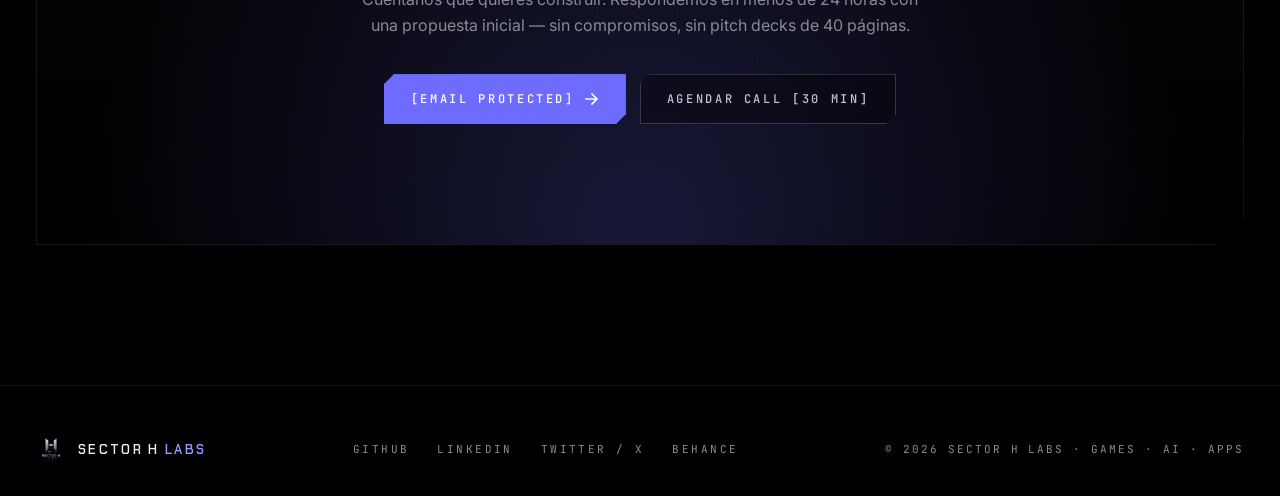
==== commit a4a3f7ce: "refactor: renombra variables de acento --violet* a --accent* (son azul, no violeta) Las variables --" ====
--- a/bocetoclaude.html
+++ b/bocetoclaude.html
@@ -19,16 +19,16 @@
     --muted:#8a8a92;
     --silver:#c4c4cc;
     --silver-2:#9a9aa2;
-    --violet:#6e6cff;
-    --violet-2:#9a99ff;
-    --violet-deep:#3b39c4;
+    --accent:#6e6cff;
+    --accent-bright:#9a99ff;
+    --accent-deep:#3b39c4;
     --cyan:#5be3ff;
     --warn:#ffb95b;
     --ok:#7ee787;
   }
   *{box-sizing:border-box;margin:0;padding:0}
   html,body{background:var(--bg);color:var(--text);font-family:'Inter',sans-serif;-webkit-font-smoothing:antialiased;overflow-x:hidden}
-  ::selection{background:var(--violet);color:#fff}
+  ::selection{background:var(--accent);color:#fff}
   a{color:inherit;text-decoration:none}
   img{display:block;max-width:100%}
   button{font:inherit;color:inherit;background:none;border:none;cursor:pointer}
@@ -61,9 +61,9 @@
   }
   #boot.hidden{opacity:0;visibility:hidden}
   #boot .bootbox{font-family:'JetBrains Mono',monospace;color:var(--silver);font-size:13px;line-height:1.9;width:min(560px,86vw)}
-  #boot .bootbox b{color:var(--violet-2);font-weight:500}
+  #boot .bootbox b{color:var(--accent-bright);font-weight:500}
   #boot .bootbar{height:2px;background:rgba(255,255,255,0.08);margin-top:18px;overflow:hidden;border-radius:2px}
-  #boot .bootbar i{display:block;height:100%;width:0;background:linear-gradient(90deg,var(--violet),var(--cyan));animation:bootfill 1.1s cubic-bezier(.7,0,.2,1) forwards}
+  #boot .bootbar i{display:block;height:100%;width:0;background:linear-gradient(90deg,var(--accent),var(--cyan));animation:bootfill 1.1s cubic-bezier(.7,0,.2,1) forwards}
   #boot .bootlabel{display:flex;justify-content:space-between;margin-top:8px;color:var(--muted);font-size:11px;letter-spacing:.12em}
   @keyframes bootfill{to{width:100%}}
   .term-line{opacity:0;animation:tline .04s forwards}
@@ -80,11 +80,11 @@
   .nav .brand{display:flex;align-items:center;gap:12px}
   .nav .brand img{width:34px;height:34px;object-fit:contain;filter:drop-shadow(0 0 8px rgba(110,108,255,.35))}
   .nav .brand .wordmark{font-family:'Chakra Petch',sans-serif;font-weight:600;letter-spacing:.18em;font-size:14px}
-  .nav .brand .wordmark span{color:var(--violet-2)}
+  .nav .brand .wordmark span{color:var(--accent-bright)}
   .nav ul{display:flex;gap:32px;list-style:none;font-family:'JetBrains Mono',monospace;font-size:12px;letter-spacing:.18em;text-transform:uppercase;color:var(--muted)}
   .nav ul a{position:relative;padding:6px 0;transition:color .25s}
   .nav ul a:hover{color:var(--text)}
-  .nav ul a::after{content:"";position:absolute;left:0;right:0;bottom:-2px;height:1px;background:var(--violet);transform:scaleX(0);transform-origin:left;transition:transform .3s}
+  .nav ul a::after{content:"";position:absolute;left:0;right:0;bottom:-2px;height:1px;background:var(--accent);transform:scaleX(0);transform-origin:left;transition:transform .3s}
   .nav ul a:hover::after{transform:scaleX(1)}
   .nav .ncta{
     display:inline-flex;align-items:center;gap:8px;padding:9px 16px;border:1px solid var(--line-strong);
@@ -92,7 +92,7 @@
     clip-path:polygon(8px 0,100% 0,100% calc(100% - 8px),calc(100% - 8px) 100%,0 100%,0 8px);
     transition:all .25s;
   }
-  .nav .ncta:hover{border-color:var(--violet);color:var(--violet-2);box-shadow:inset 0 0 30px rgba(110,108,255,.18)}
+  .nav .ncta:hover{border-color:var(--accent);color:var(--accent-bright);box-shadow:inset 0 0 30px rgba(110,108,255,.18)}
   .nav .ncta .dot{width:6px;height:6px;border-radius:50%;background:var(--ok);box-shadow:0 0 8px var(--ok);animation:pulse 2s infinite}
   @keyframes pulse{0%,100%{opacity:1}50%{opacity:.4}}
   @media (max-width:880px){ .nav ul{display:none} .nav{padding:14px 20px} }
@@ -136,7 +136,7 @@
     clip-path:polygon(6px 0,100% 0,100% calc(100% - 6px),calc(100% - 6px) 100%,0 100%,0 6px);
     margin-bottom:28px;background:rgba(0,0,0,0.4);
   }
-  .hero .kicker i{width:6px;height:6px;background:var(--violet);border-radius:50%;box-shadow:0 0 10px var(--violet)}
+  .hero .kicker i{width:6px;height:6px;background:var(--accent);border-radius:50%;box-shadow:0 0 10px var(--accent)}
 
   .hero h1{
     font-family:'Chakra Petch',sans-serif;font-weight:700;letter-spacing:-0.01em;
@@ -173,8 +173,8 @@
     transition:all .25s;
     clip-path:polygon(10px 0,100% 0,100% calc(100% - 10px),calc(100% - 10px) 100%,0 100%,0 10px);
   }
-  .btn-primary{background:var(--violet);color:#fff;border:1px solid var(--violet)}
-  .btn-primary:hover{background:var(--violet-2);box-shadow:0 0 40px rgba(110,108,255,.4)}
+  .btn-primary{background:var(--accent);color:#fff;border:1px solid var(--accent)}
+  .btn-primary:hover{background:var(--accent-bright);box-shadow:0 0 40px rgba(110,108,255,.4)}
   .btn-primary svg{transition:transform .25s}
   .btn-primary:hover svg{transform:translateX(4px)}
   .btn-ghost{border:1px solid var(--line-strong);color:var(--silver);background:rgba(0,0,0,0.35)}
@@ -193,7 +193,7 @@
   .hud .cell .label{display:block;font-size:10px;letter-spacing:.28em;text-transform:uppercase;color:var(--muted);margin-bottom:8px}
   .hud .cell .val{font-size:16px;color:#fff;font-weight:500;display:flex;align-items:center;gap:8px}
   .hud .cell .val .live{width:7px;height:7px;border-radius:50%;background:var(--ok);box-shadow:0 0 8px var(--ok);animation:pulse 1.6s infinite}
-  .hud .cell .val .vio{color:var(--violet-2)}
+  .hud .cell .val .vio{color:var(--accent-bright)}
   @media (max-width:880px){.hud{grid-template-columns:repeat(2,1fr)}.hud .cell:nth-child(2){border-right:none}.hud .cell:nth-child(-n+2){border-bottom:1px solid var(--line)}}
 
   /* Vertical side label */
@@ -207,10 +207,10 @@
   section.block{position:relative;padding:140px 36px;border-top:1px solid var(--line)}
   .container{max-width:1400px;margin:0 auto}
   .sec-head{display:flex;align-items:flex-end;justify-content:space-between;gap:40px;margin-bottom:64px;flex-wrap:wrap}
-  .sec-id{font-family:'JetBrains Mono',monospace;font-size:11px;letter-spacing:.32em;color:var(--violet-2);text-transform:uppercase;display:flex;align-items:center;gap:10px;margin-bottom:14px}
-  .sec-id::before{content:"";width:24px;height:1px;background:var(--violet)}
+  .sec-id{font-family:'JetBrains Mono',monospace;font-size:11px;letter-spacing:.32em;color:var(--accent-bright);text-transform:uppercase;display:flex;align-items:center;gap:10px;margin-bottom:14px}
+  .sec-id::before{content:"";width:24px;height:1px;background:var(--accent)}
   .sec-title{font-family:'Chakra Petch',sans-serif;font-weight:600;font-size:clamp(36px,4.6vw,64px);line-height:1;letter-spacing:-0.01em;text-transform:uppercase}
-  .sec-title em{font-style:normal;color:var(--violet-2)}
+  .sec-title em{font-style:normal;color:var(--accent-bright)}
   .sec-desc{max-width:420px;color:var(--muted);font-size:15px;line-height:1.6}
 
   /* ===== Trinity (Games / AI / Apps) ===== */
@@ -224,11 +224,11 @@
   .pillar:hover::before{background:radial-gradient(ellipse at 50% 100%, rgba(110,108,255,0.18),transparent 65%)}
   .pillar .num{font-family:'JetBrains Mono',monospace;font-size:11px;letter-spacing:.32em;color:var(--muted)}
   .pillar h3{font-family:'Chakra Petch',sans-serif;font-weight:700;font-size:54px;line-height:1;text-transform:uppercase;margin:14px 0 22px;letter-spacing:.02em}
-  .pillar h3 .ico{display:inline-block;color:var(--violet-2);margin-right:4px}
+  .pillar h3 .ico{display:inline-block;color:var(--accent-bright);margin-right:4px}
   .pillar p{color:#bcbcc4;font-size:15px;line-height:1.6;margin-bottom:24px}
   .pillar ul{list-style:none;display:flex;flex-direction:column;gap:10px;font-family:'JetBrains Mono',monospace;font-size:12px;color:var(--silver-2);margin-top:auto}
   .pillar ul li{display:flex;align-items:center;gap:10px;padding-bottom:10px;border-bottom:1px dashed var(--line)}
-  .pillar ul li::before{content:"›";color:var(--violet)}
+  .pillar ul li::before{content:"›";color:var(--accent)}
   .pillar .glyph{
     position:absolute;right:24px;top:32px;font-family:'Chakra Petch',sans-serif;font-weight:700;
     font-size:120px;line-height:1;color:transparent;-webkit-text-stroke:1px rgba(255,255,255,0.06);
@@ -255,9 +255,9 @@
     color:var(--muted);letter-spacing:.18em;text-transform:uppercase;
     border-top:1px dashed var(--line);background:rgba(0,0,0,0.4);
   }
-  .card .media .label b{color:var(--violet-2);font-weight:500}
+  .card .media .label b{color:var(--accent-bright);font-weight:500}
   .card .meta{padding:22px 24px 26px;display:flex;flex-direction:column;gap:8px}
-  .card .tag{font-family:'JetBrains Mono',monospace;font-size:10px;letter-spacing:.28em;color:var(--violet-2);text-transform:uppercase}
+  .card .tag{font-family:'JetBrains Mono',monospace;font-size:10px;letter-spacing:.28em;color:var(--accent-bright);text-transform:uppercase}
   .card h4{font-family:'Chakra Petch',sans-serif;font-weight:600;font-size:24px;letter-spacing:.01em;text-transform:uppercase}
   .card p{font-size:14px;color:var(--muted);line-height:1.55}
   .card.large{grid-row:span 2}
@@ -273,7 +273,7 @@
   @media(max-width:560px){.process{grid-template-columns:1fr}}
   .step{padding:36px 28px 40px;border-right:1px solid var(--line);position:relative}
   .step:last-child{border-right:none}
-  .step .num{font-family:'Chakra Petch',sans-serif;font-weight:700;font-size:64px;line-height:1;color:var(--violet-2);opacity:.85;letter-spacing:-0.04em}
+  .step .num{font-family:'Chakra Petch',sans-serif;font-weight:700;font-size:64px;line-height:1;color:var(--accent-bright);opacity:.85;letter-spacing:-0.04em}
   .step .name{font-family:'Chakra Petch',sans-serif;font-weight:600;font-size:22px;text-transform:uppercase;margin:18px 0 12px;letter-spacing:.02em}
   .step p{color:var(--muted);font-size:14px;line-height:1.6}
   .step .dur{display:inline-block;margin-top:18px;font-family:'JetBrains Mono',monospace;font-size:11px;color:var(--silver-2);padding:4px 10px;border:1px solid var(--line)}
@@ -282,7 +282,7 @@
   .marquee{overflow:hidden;border-top:1px solid var(--line);border-bottom:1px solid var(--line);padding:22px 0;background:var(--bg-2)}
   .marquee .track{display:flex;gap:64px;animation:slide 32s linear infinite;white-space:nowrap;width:max-content}
   .marquee span{font-family:'Chakra Petch',sans-serif;font-weight:600;font-size:36px;letter-spacing:.04em;color:var(--silver-2);text-transform:uppercase;display:inline-flex;align-items:center;gap:64px}
-  .marquee span::after{content:"◆";color:var(--violet);font-size:18px}
+  .marquee span::after{content:"◆";color:var(--accent);font-size:18px}
   @keyframes slide{from{transform:translateX(0)}to{transform:translateX(-50%)}}
 
   /* ===== CTA ===== */
@@ -300,7 +300,7 @@
   }
   .cta-block .inner{position:relative;text-align:center;max-width:900px;margin:0 auto}
   .cta-block h2{font-family:'Chakra Petch',sans-serif;font-weight:700;font-size:clamp(40px,5.4vw,76px);line-height:1;text-transform:uppercase;letter-spacing:-0.01em}
-  .cta-block h2 em{font-style:normal;color:var(--violet-2);text-shadow:0 0 40px rgba(110,108,255,.5)}
+  .cta-block h2 em{font-style:normal;color:var(--accent-bright);text-shadow:0 0 40px rgba(110,108,255,.5)}
   .cta-block p{margin:24px auto 36px;color:var(--muted);max-width:580px;font-size:16px;line-height:1.6}
   .cta-block .row{display:flex;gap:14px;justify-content:center;flex-wrap:wrap}
 
@@ -310,9 +310,9 @@
   footer .brand{display:flex;align-items:center;gap:12px}
   footer .brand img{width:30px;height:30px;object-fit:contain}
   footer .brand .wm{font-family:'Chakra Petch',sans-serif;font-weight:600;letter-spacing:.18em;font-size:13px}
-  footer .brand .wm span{color:var(--violet-2)}
+  footer .brand .wm span{color:var(--accent-bright)}
   footer .links{display:flex;gap:28px;font-family:'JetBrains Mono',monospace;font-size:11px;letter-spacing:.22em;text-transform:uppercase;color:var(--muted)}
-  footer .links a:hover{color:var(--violet-2)}
+  footer .links a:hover{color:var(--accent-bright)}
   footer .copyr{font-family:'JetBrains Mono',monospace;font-size:11px;color:var(--muted);letter-spacing:.18em}
 
   /* ===== Reveal helper ===== */
